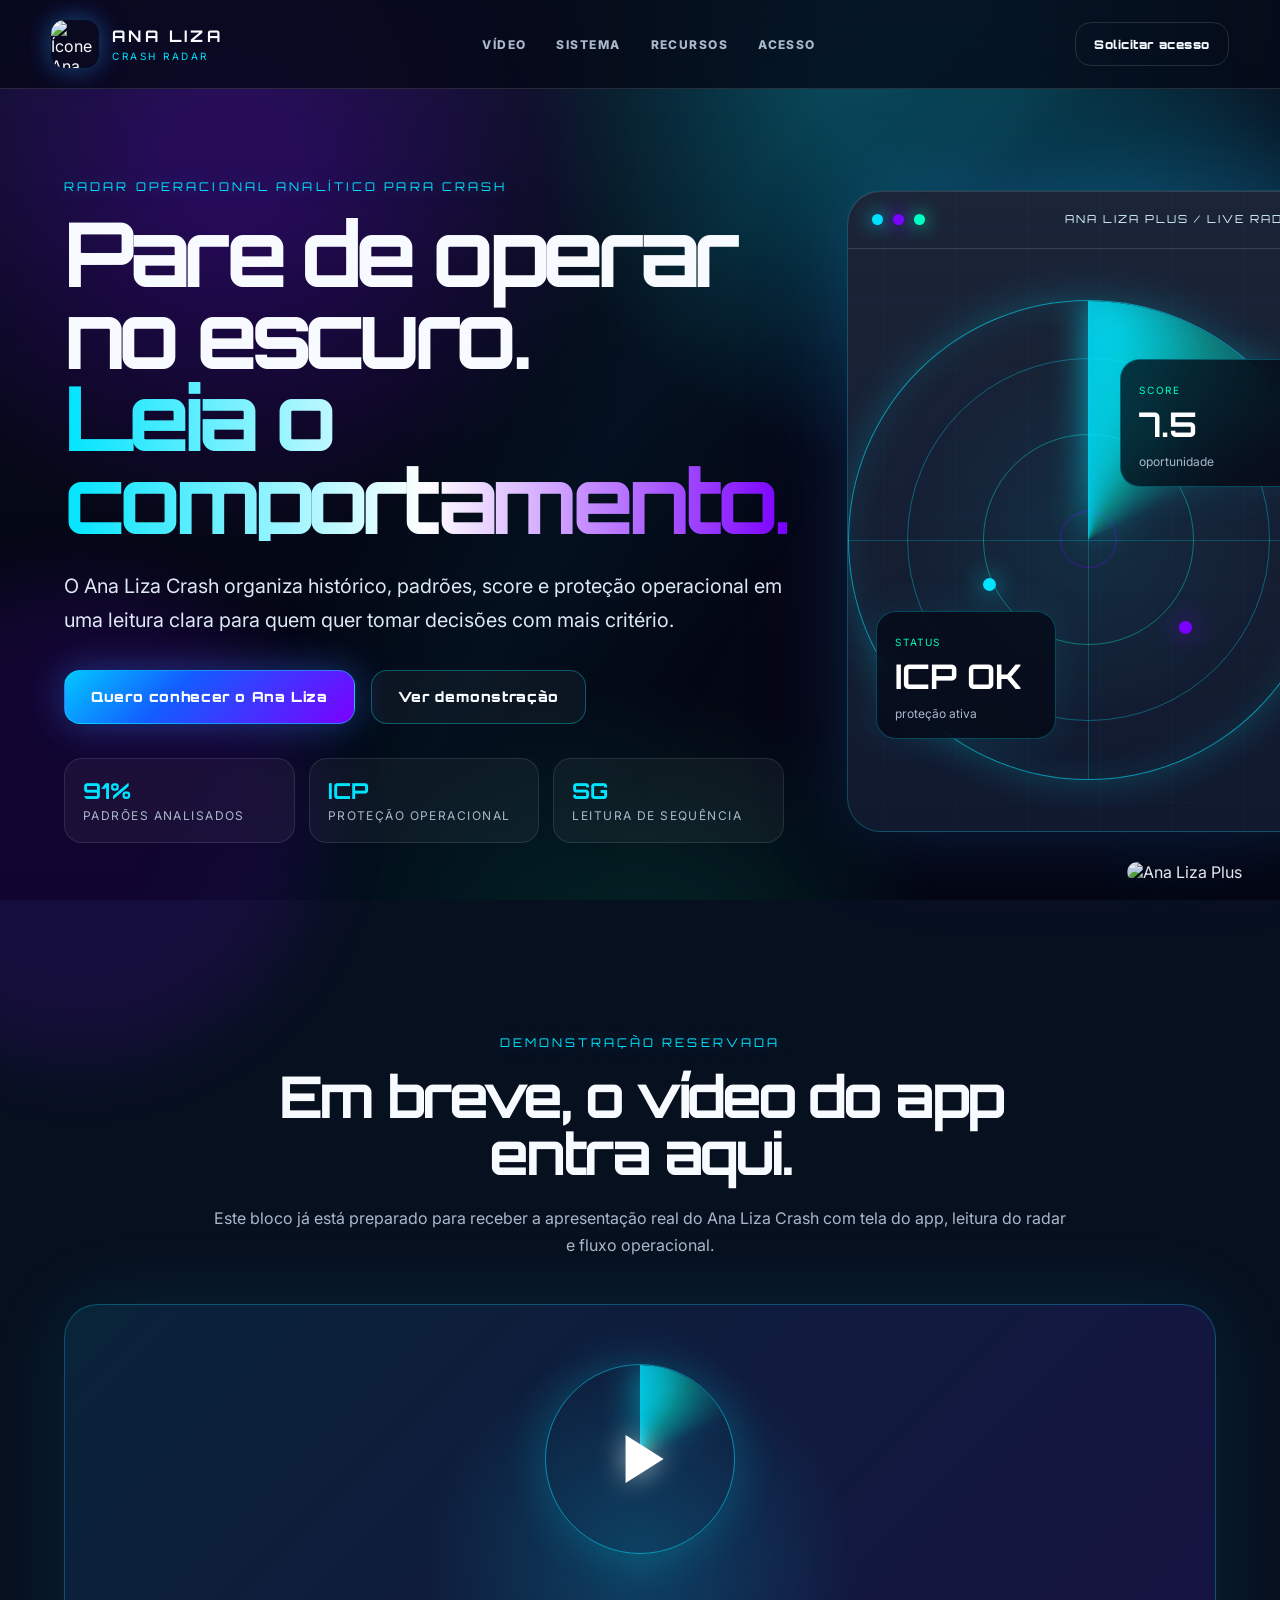
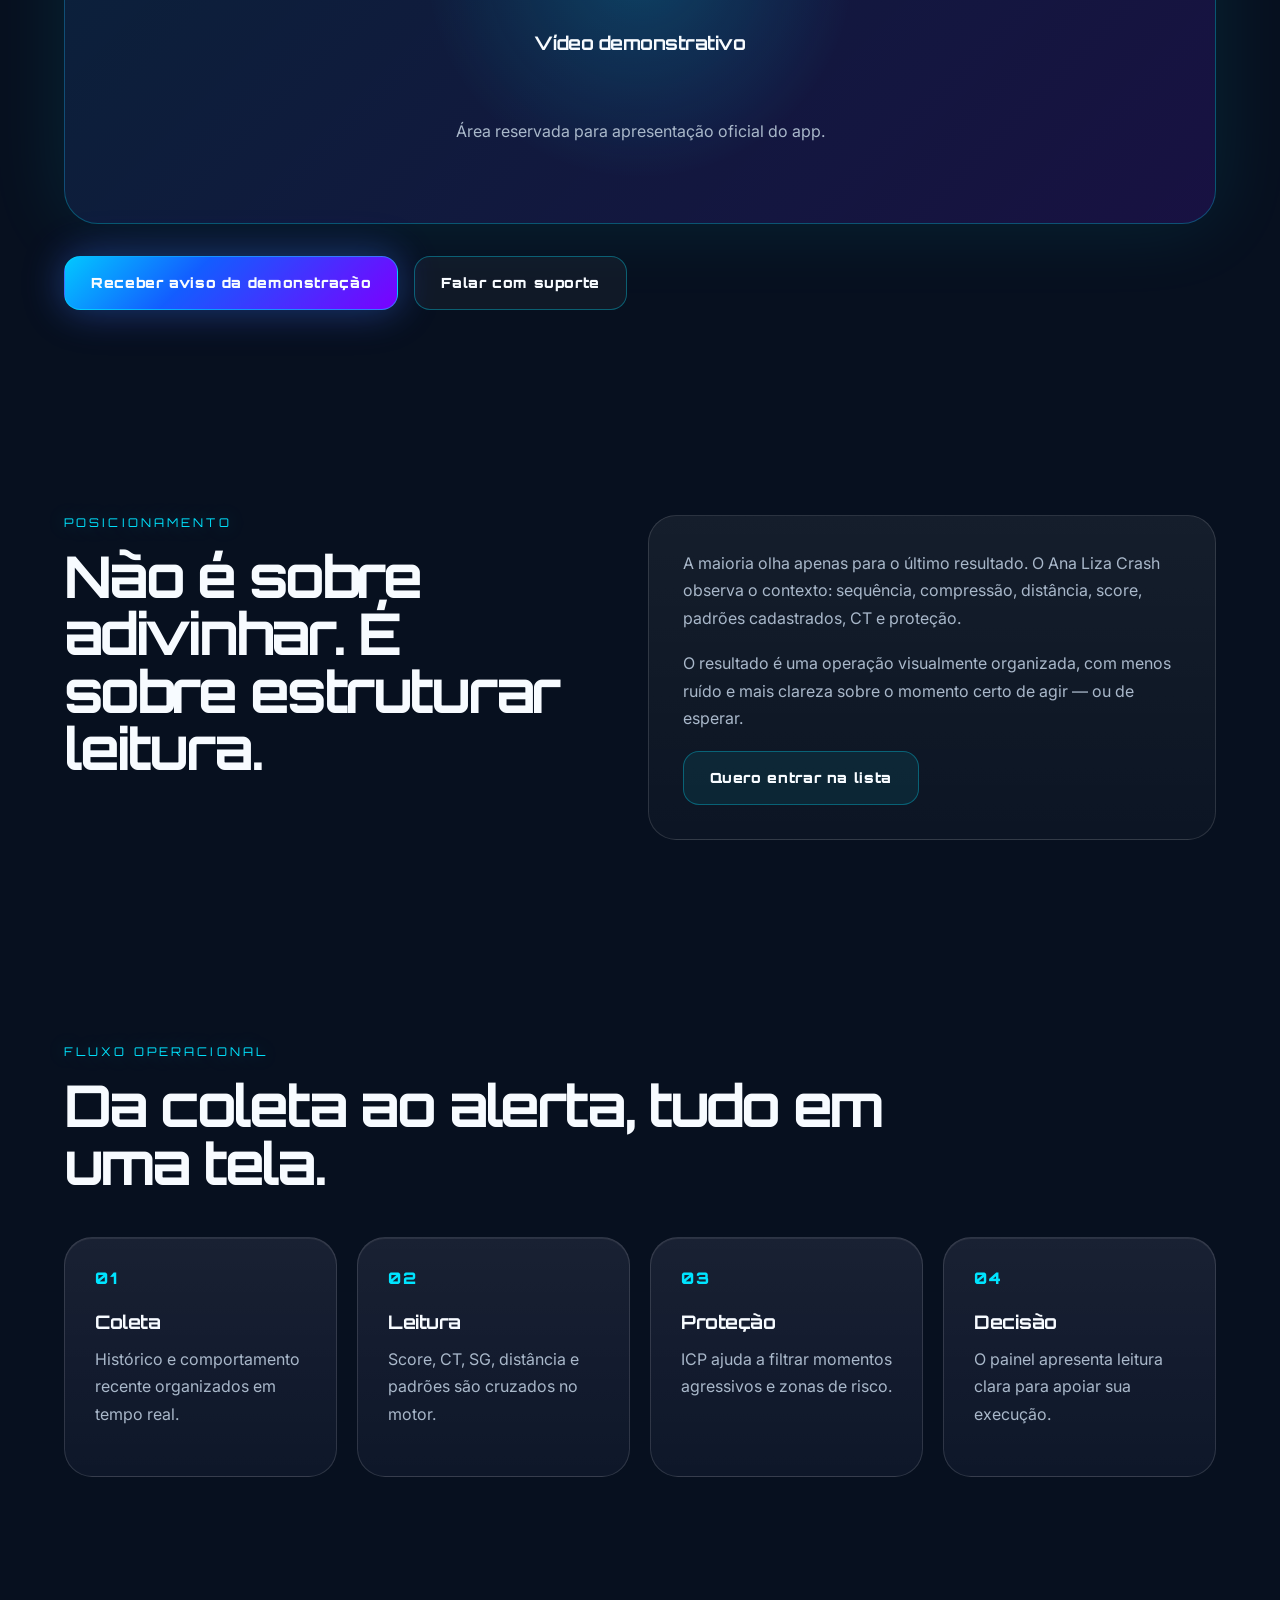
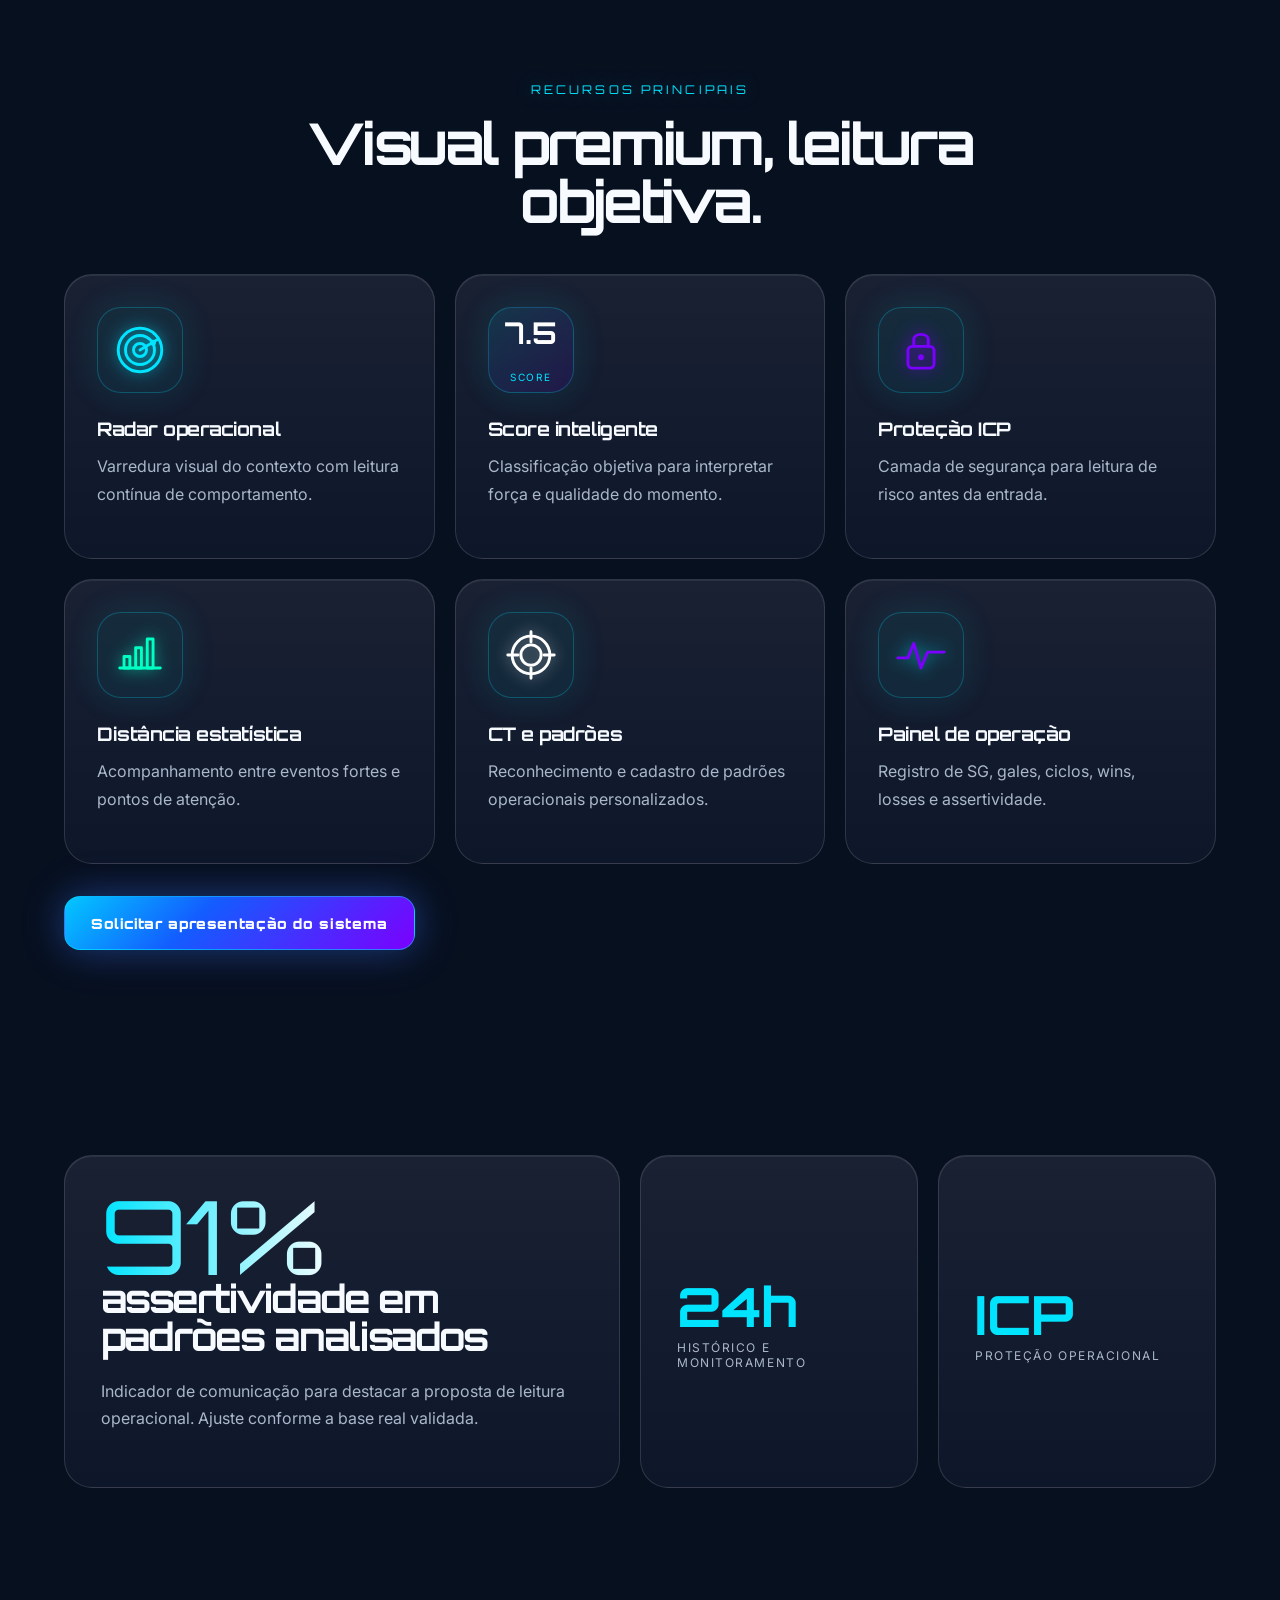
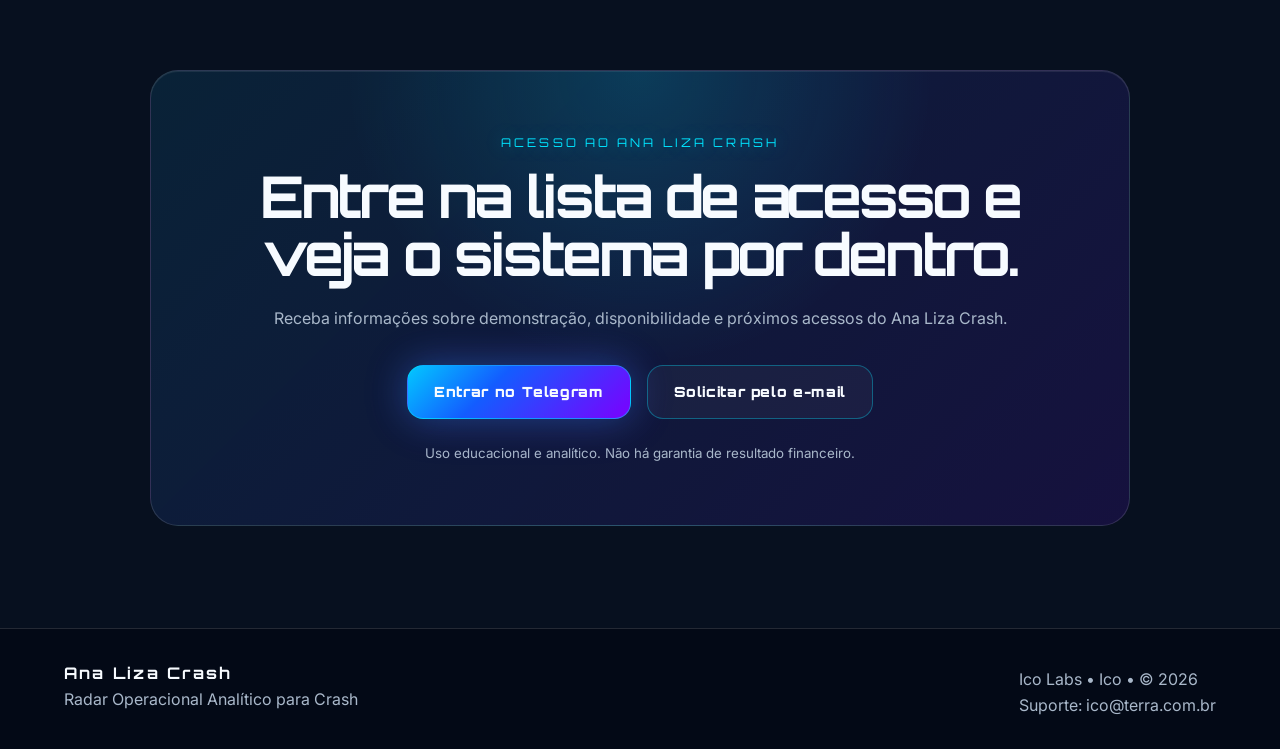
==== index.html @ 6ae3674c "Landing Page AnaLiza_Crash" ====
<!DOCTYPE html>
<html lang="pt-BR">
<head>
  <meta charset="UTF-8" />
  <meta name="viewport" content="width=device-width, initial-scale=1.0" />
  <title>Ana Liza Crash — Radar Operacional Analítico</title>
  <meta name="description" content="Ana Liza Crash: radar operacional analítico para leitura de padrões no Crash." />
  <link rel="preconnect" href="https://fonts.googleapis.com">
  <link rel="preconnect" href="https://fonts.gstatic.com" crossorigin>
  <link href="https://fonts.googleapis.com/css2?family=Orbitron:wght@500;700;800;900&family=Inter:wght@400;500;600;700;800;900&display=swap" rel="stylesheet">
  <link rel="stylesheet" href="style.css" />
</head>

<body>
  <div class="scanlines"></div>
  <div class="ambient ambient-a"></div>
  <div class="ambient ambient-b"></div>

  <header class="nav">
    <a class="brand" href="#topo">
      <img src="assets/app-icon.png" alt="Ícone Ana Liza Crash" />
      <span>
        <strong>ANA LIZA</strong>
        <small>CRASH RADAR</small>
      </span>
    </a>

    <nav class="nav-menu">
      <a href="#video">Vídeo</a>
      <a href="#sistema">Sistema</a>
      <a href="#recursos">Recursos</a>
      <a href="#acesso">Acesso</a>
    </nav>

    <a class="btn btn-nav" href="#acesso">Solicitar acesso</a>
  </header>

  <main id="topo">
    <section class="hero">
      <div class="hero-copy reveal">
        <div class="eyebrow">RADAR OPERACIONAL ANALÍTICO PARA CRASH</div>

        <h1>
          Pare de operar no escuro.
          <span>Leia o comportamento.</span>
        </h1>

        <p class="lead">
          O Ana Liza Crash organiza histórico, padrões, score e proteção operacional em uma leitura clara para quem quer tomar decisões com mais critério.
        </p>

        <div class="hero-actions">
          <a class="btn btn-primary" href="#acesso">Quero conhecer o Ana Liza</a>
          <a class="btn btn-outline" href="#video">Ver demonstração</a>
        </div>

        <div class="micro-proof">
          <div><b>91%</b><span>padrões analisados</span></div>
          <div><b>ICP</b><span>proteção operacional</span></div>
          <div><b>SG</b><span>leitura de sequência</span></div>
        </div>
      </div>

      <div class="hero-panel reveal">
        <div class="hero-device">
          <div class="device-top">
            <span></span><span></span><span></span>
            <p>ANA LIZA PLUS / LIVE RADAR</p>
          </div>

          <div class="radar-stage">
            <div class="radar-orb">
              <div class="ring r1"></div>
              <div class="ring r2"></div>
              <div class="ring r3"></div>
              <div class="axis x"></div>
              <div class="axis y"></div>
              <div class="sweep"></div>
              <i class="ping p1"></i>
              <i class="ping p2"></i>
              <i class="ping p3"></i>
            </div>

            <div class="status-card status-a">
              <small>SCORE</small>
              <strong>7.5</strong>
              <span>oportunidade</span>
            </div>

            <div class="status-card status-b">
              <small>STATUS</small>
              <strong>ICP OK</strong>
              <span>proteção ativa</span>
            </div>
          </div>
        </div>

        <div class="logo-float">
          <img src="assets/ana-liza-logo.png" alt="Ana Liza Plus" />
        </div>
      </div>
    </section>

    <section id="video" class="section video-section">
      <div class="section-heading center reveal">
        <div class="eyebrow">DEMONSTRAÇÃO RESERVADA</div>
        <h2>Em breve, o vídeo do app entra aqui.</h2>
        <p>
          Este bloco já está preparado para receber a apresentação real do Ana Liza Crash com tela do app, leitura do radar e fluxo operacional.
        </p>
      </div>

      <div class="video-box reveal">
        <div class="video-radar">
          <div class="sweep"></div>
          <div class="play"></div>
        </div>
        <h3>Vídeo demonstrativo</h3>
        <p>Área reservada para apresentação oficial do app.</p>
      </div>

      <div class="center cta-row reveal">
        <a class="btn btn-primary" href="#acesso">Receber aviso da demonstração</a>
        <a class="btn btn-outline" href="mailto:ico@terra.com.br">Falar com suporte</a>
      </div>
    </section>

    <section id="sistema" class="section split">
      <div class="reveal">
        <div class="eyebrow">POSICIONAMENTO</div>
        <h2>Não é sobre adivinhar. É sobre estruturar leitura.</h2>
      </div>

      <div class="copy-card reveal">
        <p>
          A maioria olha apenas para o último resultado. O Ana Liza Crash observa o contexto: sequência, compressão, distância, score, padrões cadastrados, CT e proteção.
        </p>
        <p>
          O resultado é uma operação visualmente organizada, com menos ruído e mais clareza sobre o momento certo de agir — ou de esperar.
        </p>
        <a class="btn btn-secondary" href="#acesso">Quero entrar na lista</a>
      </div>
    </section>

    <section class="section flow">
      <div class="section-heading reveal">
        <div class="eyebrow">FLUXO OPERACIONAL</div>
        <h2>Da coleta ao alerta, tudo em uma tela.</h2>
      </div>

      <div class="steps">
        <article class="reveal">
          <span>01</span>
          <h3>Coleta</h3>
          <p>Histórico e comportamento recente organizados em tempo real.</p>
        </article>
        <article class="reveal">
          <span>02</span>
          <h3>Leitura</h3>
          <p>Score, CT, SG, distância e padrões são cruzados no motor.</p>
        </article>
        <article class="reveal">
          <span>03</span>
          <h3>Proteção</h3>
          <p>ICP ajuda a filtrar momentos agressivos e zonas de risco.</p>
        </article>
        <article class="reveal">
          <span>04</span>
          <h3>Decisão</h3>
          <p>O painel apresenta leitura clara para apoiar sua execução.</p>
        </article>
      </div>
    </section>

    <section id="recursos" class="section resources">
      <div class="section-heading center reveal">
        <div class="eyebrow">RECURSOS PRINCIPAIS</div>
        <h2>Visual premium, leitura objetiva.</h2>
      </div>

      <div class="feature-grid">
        <article class="feature reveal">
          <div class="feature-icon radar-svg">
            <svg viewBox="0 0 80 80" aria-hidden="true">
              <circle cx="40" cy="40" r="30"></circle><circle cx="40" cy="40" r="20"></circle><circle cx="40" cy="40" r="9"></circle>
              <path d="M40 40 L65 25"></path><circle class="fill" cx="58" cy="30" r="4"></circle>
            </svg>
          </div>
          <h3>Radar operacional</h3>
          <p>Varredura visual do contexto com leitura contínua de comportamento.</p>
        </article>

        <article class="feature reveal">
          <div class="feature-icon score-svg">
            <strong>7.5</strong>
            <small>SCORE</small>
          </div>
          <h3>Score inteligente</h3>
          <p>Classificação objetiva para interpretar força e qualidade do momento.</p>
        </article>

        <article class="feature reveal">
          <div class="feature-icon lock-svg">
            <svg viewBox="0 0 80 80" aria-hidden="true">
              <rect x="22" y="35" width="36" height="30" rx="6"></rect>
              <path d="M30 35 V26 C30 16 50 16 50 26 V35"></path>
              <circle class="fill" cx="40" cy="50" r="4"></circle>
            </svg>
          </div>
          <h3>Proteção ICP</h3>
          <p>Camada de segurança para leitura de risco antes da entrada.</p>
        </article>

        <article class="feature reveal">
          <div class="feature-icon chart-svg">
            <svg viewBox="0 0 80 80" aria-hidden="true">
              <path d="M12 58 H68"></path>
              <rect x="18" y="42" width="8" height="16"></rect>
              <rect x="34" y="30" width="8" height="28"></rect>
              <rect x="50" y="18" width="8" height="40"></rect>
            </svg>
          </div>
          <h3>Distância estatística</h3>
          <p>Acompanhamento entre eventos fortes e pontos de atenção.</p>
        </article>

        <article class="feature reveal">
          <div class="feature-icon target-svg">
            <svg viewBox="0 0 80 80" aria-hidden="true">
              <circle cx="40" cy="40" r="26"></circle><circle cx="40" cy="40" r="14"></circle>
              <path d="M40 8 V22 M40 58 V72 M8 40 H22 M58 40 H72"></path>
            </svg>
          </div>
          <h3>CT e padrões</h3>
          <p>Reconhecimento e cadastro de padrões operacionais personalizados.</p>
        </article>

        <article class="feature reveal">
          <div class="feature-icon pulse-svg">
            <svg viewBox="0 0 80 80" aria-hidden="true">
              <path d="M8 44 H22 L30 24 L40 58 L49 36 H72"></path>
            </svg>
          </div>
          <h3>Painel de operação</h3>
          <p>Registro de SG, gales, ciclos, wins, losses e assertividade.</p>
        </article>
      </div>

      <div class="center cta-row reveal">
        <a class="btn btn-primary" href="#acesso">Solicitar apresentação do sistema</a>
      </div>
    </section>

    <section class="section proof">
      <article class="proof-main reveal">
        <span>91%</span>
        <h2>assertividade em padrões analisados</h2>
        <p>Indicador de comunicação para destacar a proposta de leitura operacional. Ajuste conforme a base real validada.</p>
      </article>

      <article class="proof-mini reveal">
        <b>24h</b>
        <span>histórico e monitoramento</span>
      </article>

      <article class="proof-mini reveal">
        <b>ICP</b>
        <span>proteção operacional</span>
      </article>
    </section>

    <section id="acesso" class="section final-cta">
      <div class="cta-card reveal">
        <div class="eyebrow">ACESSO AO ANA LIZA CRASH</div>
        <h2>Entre na lista de acesso e veja o sistema por dentro.</h2>
        <p>
          Receba informações sobre demonstração, disponibilidade e próximos acessos do Ana Liza Crash.
        </p>

        <div class="final-buttons">
          <a class="btn btn-primary" href="https://t.me/" target="_blank" rel="noopener">Entrar no Telegram</a>
          <a class="btn btn-outline" href="mailto:ico@terra.com.br">Solicitar pelo e-mail</a>
        </div>

        <small>Uso educacional e analítico. Não há garantia de resultado financeiro.</small>
      </div>
    </section>
  </main>

  <footer class="footer">
    <div>
      <strong>Ana Liza Crash</strong>
      <span>Radar Operacional Analítico para Crash</span>
    </div>
    <div>
      <span>Ico Labs • Ico • © 2026</span>
      <span>Suporte: ico@terra.com.br</span>
    </div>
  </footer>

  <script src="script.js"></script>
</body>
</html>
---- style.css ----
/* Ana Liza Crash Landing v3 */
:root{
  --bg:#050816;
  --bg-solid:#07101f;
  --panel:#0a1328;
  --panel-2:#0d1832;
  --text:#f7fbff;
  --muted:#a9b8ca;
  --cyan:#00e4ff;
  --green:#00ffc2;
  --purple:#7b00ff;
  --line:rgba(255,255,255,.13);
  --soft:rgba(255,255,255,.06);
}

*{box-sizing:border-box}
html{scroll-behavior:smooth}
body{
  margin:0;
  color:var(--text);
  font-family:Inter, system-ui, -apple-system, BlinkMacSystemFont, "Segoe UI", sans-serif;
  background:var(--bg-solid);
  overflow-x:hidden;
}

/* Fundo sólido com brilho limpo, sem textura de baixa resolução */
body::before{
  content:"";
  position:fixed;
  inset:0;
  z-index:-4;
  background:
    radial-gradient(circle at 72% 8%, rgba(0,228,255,.22) 0 8%, transparent 32%),
    radial-gradient(circle at 18% 18%, rgba(123,0,255,.26) 0 5%, transparent 30%),
    radial-gradient(circle at 50% 110%, rgba(0,255,194,.12) 0 4%, transparent 26%),
    linear-gradient(180deg,#07101f 0%,#050816 48%,#030611 100%);
}

body::after{
  content:"";
  position:fixed;
  inset:0;
  z-index:-3;
  background:
    linear-gradient(120deg, transparent 0 35%, rgba(0,228,255,.045) 48%, transparent 62%),
    linear-gradient(180deg, rgba(255,255,255,.018), transparent 42%);
  pointer-events:none;
}

.scanlines{
  position:fixed;
  inset:0;
  z-index:-2;
  background:repeating-linear-gradient(180deg, rgba(255,255,255,.025) 0 1px, transparent 1px 6px);
  opacity:.22;
  pointer-events:none;
}

.ambient{position:fixed;border-radius:50%;filter:blur(38px);z-index:-1;pointer-events:none;opacity:.65}
.ambient-a{width:420px;height:420px;background:rgba(0,228,255,.18);right:-140px;top:120px}
.ambient-b{width:480px;height:480px;background:rgba(123,0,255,.20);left:-160px;bottom:-160px}

.nav{
  position:sticky;
  top:0;
  z-index:20;
  display:flex;
  align-items:center;
  justify-content:space-between;
  gap:28px;
  padding:20px clamp(20px,4vw,76px);
  background:rgba(5,8,22,.78);
  backdrop-filter:blur(20px);
  border-bottom:1px solid var(--line);
}

.brand{
  display:flex;
  align-items:center;
  gap:13px;
  text-decoration:none;
  color:var(--text);
}

.brand img{
  width:48px;
  height:48px;
  border-radius:14px;
  object-fit:cover;
  box-shadow:0 0 24px rgba(0,228,255,.32), 0 0 34px rgba(123,0,255,.22);
}

.brand strong,
h1,h2,h3,
.eyebrow,
.btn,
.micro-proof b,
.status-card strong,
.proof-main span,
.proof-mini b,
.score-svg strong{
  font-family:Orbitron, Inter, sans-serif;
}

.brand strong{
  display:block;
  letter-spacing:.20em;
  font-size:16px;
}

.brand small{
  display:block;
  color:var(--cyan);
  font-size:10px;
  letter-spacing:.25em;
  margin-top:4px;
}

.nav-menu{
  display:flex;
  align-items:center;
  gap:30px;
}

.nav-menu a{
  color:var(--muted);
  text-decoration:none;
  text-transform:uppercase;
  letter-spacing:.12em;
  font-size:12px;
  font-weight:800;
}

.nav-menu a:hover{color:var(--cyan)}

.btn{
  display:inline-flex;
  align-items:center;
  justify-content:center;
  min-height:54px;
  padding:16px 26px;
  border-radius:16px;
  text-decoration:none;
  color:var(--text);
  font-weight:900;
  font-size:14px;
  letter-spacing:.045em;
  border:1px solid var(--line);
  transition:.25s ease;
  position:relative;
  overflow:hidden;
}

.btn::after{
  content:"";
  position:absolute;
  inset:0;
  background:linear-gradient(90deg, transparent, rgba(255,255,255,.18), transparent);
  transform:translateX(-110%);
  transition:.45s ease;
}

.btn:hover{
  transform:translateY(-3px);
  box-shadow:0 18px 40px rgba(0,0,0,.28);
}

.btn:hover::after{transform:translateX(110%)}

.btn-primary{
  border-color:rgba(0,228,255,.48);
  background:linear-gradient(135deg,#02c8ff 0%,#135dff 38%,var(--purple) 100%);
  box-shadow:0 0 36px rgba(0,228,255,.22),0 0 46px rgba(123,0,255,.24);
}

.btn-outline{
  background:rgba(255,255,255,.04);
  border-color:rgba(0,228,255,.34);
}

.btn-secondary{
  background:rgba(0,228,255,.08);
  border-color:rgba(0,228,255,.32);
}

.btn-nav{min-height:44px;padding:12px 18px;font-size:12px}

.hero{
  min-height:88vh;
  max-width:1560px;
  margin:0 auto;
  padding:clamp(64px,7vw,120px) clamp(22px,5vw,88px);
  display:grid;
  grid-template-columns:1fr .96fr;
  align-items:center;
  gap:60px;
}

.eyebrow{
  color:var(--cyan);
  text-transform:uppercase;
  letter-spacing:.26em;
  font-size:12px;
  margin-bottom:18px;
  text-shadow:0 0 18px rgba(0,228,255,.34);
}

h1{
  font-size:clamp(46px,7vw,108px);
  line-height:.92;
  letter-spacing:-.065em;
  margin:0 0 28px;
  max-width:920px;
}

h1 span{
  display:block;
  background:linear-gradient(90deg,var(--cyan),#fff,var(--purple));
  -webkit-background-clip:text;
  background-clip:text;
  color:transparent;
}

h2{
  font-size:clamp(32px,4.5vw,72px);
  line-height:1;
  letter-spacing:-.055em;
  margin:0 0 22px;
}

h3{margin:0 0 12px;letter-spacing:-.025em}

p{
  color:var(--muted);
  line-height:1.72;
  margin:0 0 18px;
}

.lead{
  max-width:790px;
  font-size:clamp(18px,1.55vw,24px);
  color:#dce8f4;
}

.hero-actions,
.cta-row,
.final-buttons{
  display:flex;
  flex-wrap:wrap;
  gap:16px;
  margin-top:32px;
}

.micro-proof{
  display:grid;
  grid-template-columns:repeat(3,1fr);
  gap:14px;
  margin-top:34px;
  max-width:720px;
}

.micro-proof div{
  padding:18px;
  border-radius:18px;
  background:rgba(255,255,255,.045);
  border:1px solid rgba(255,255,255,.10);
}

.micro-proof b{
  display:block;
  color:var(--cyan);
  font-size:22px;
}

.micro-proof span{
  color:var(--muted);
  font-size:12px;
  text-transform:uppercase;
  letter-spacing:.12em;
}

.hero-panel{position:relative}

.hero-device{
  min-height:640px;
  border-radius:34px;
  border:1px solid rgba(0,228,255,.24);
  background:
    linear-gradient(180deg,rgba(255,255,255,.075),rgba(255,255,255,.026)),
    var(--panel);
  box-shadow:
    inset 0 1px 0 rgba(255,255,255,.12),
    0 0 70px rgba(0,228,255,.12),
    0 0 120px rgba(123,0,255,.10);
  overflow:hidden;
  position:relative;
}

.hero-device::before{
  content:"";
  position:absolute;
  inset:0;
  background:
    linear-gradient(90deg, transparent 0 48%, rgba(0,228,255,.045) 50%, transparent 52%),
    linear-gradient(0deg, transparent 0 48%, rgba(0,228,255,.045) 50%, transparent 52%);
  background-size:72px 72px;
  opacity:.55;
}

.device-top{
  height:58px;
  display:flex;
  align-items:center;
  gap:10px;
  padding:0 24px;
  border-bottom:1px solid var(--line);
  position:relative;
  z-index:1;
}

.device-top span{
  width:11px;height:11px;border-radius:50%;
  background:var(--cyan);
  box-shadow:0 0 18px var(--cyan);
}

.device-top span:nth-child(2){background:var(--purple);box-shadow:0 0 18px var(--purple)}
.device-top span:nth-child(3){background:var(--green);box-shadow:0 0 18px var(--green)}

.device-top p{
  margin-left:auto;
  margin-bottom:0;
  font-family:Orbitron, Inter, sans-serif;
  color:#d9f8ff;
  font-size:11px;
  letter-spacing:.18em;
}

.radar-stage{
  min-height:582px;
  display:grid;
  place-items:center;
  position:relative;
  z-index:1;
}

.radar-orb{
  width:min(480px,78vw);
  aspect-ratio:1;
  border-radius:50%;
  position:relative;
  border:1px solid rgba(0,228,255,.62);
  box-shadow:0 0 38px rgba(0,228,255,.22), inset 0 0 36px rgba(0,228,255,.10);
  background:radial-gradient(circle,rgba(0,228,255,.08),transparent 58%);
  overflow:hidden;
}

.ring{
  position:absolute;
  border-radius:50%;
  border:1px solid rgba(0,228,255,.34);
  inset:12%;
}

.r2{inset:28%;border-color:rgba(0,255,194,.38)}
.r3{inset:44%;border-color:rgba(123,0,255,.44)}

.axis{position:absolute;background:rgba(0,228,255,.22)}
.axis.x{height:1px;left:0;right:0;top:50%}
.axis.y{width:1px;top:0;bottom:0;left:50%}

.sweep{
  position:absolute;
  inset:0;
  border-radius:inherit;
  background:conic-gradient(from 0deg, rgba(0,228,255,.78), rgba(0,255,194,.28), transparent 18%, transparent 100%);
  animation:spin 4.6s linear infinite;
  filter:drop-shadow(0 0 18px var(--cyan));
}

.ping{
  position:absolute;
  width:13px;height:13px;border-radius:50%;
  background:var(--cyan);
  box-shadow:0 0 24px var(--cyan);
  z-index:3;
  animation:ping 1.8s infinite;
}

.p1{left:62%;top:28%}
.p2{left:28%;top:58%;animation-delay:.4s}
.p3{left:69%;top:67%;background:var(--purple);box-shadow:0 0 24px var(--purple);animation-delay:.8s}

.status-card{
  position:absolute;
  z-index:4;
  min-width:180px;
  padding:18px 18px 16px;
  border-radius:20px;
  border:1px solid rgba(0,228,255,.28);
  background:rgba(5,8,22,.76);
  backdrop-filter:blur(16px);
  box-shadow:0 0 40px rgba(0,228,255,.10);
}

.status-card small{
  color:var(--green);
  letter-spacing:.16em;
  font-size:10px;
}

.status-card strong{
  display:block;
  color:#fff;
  font-size:34px;
  margin:5px 0;
}

.status-card span{
  color:var(--muted);
  font-size:12px;
}

.status-a{right:28px;top:110px}
.status-b{left:28px;bottom:92px}

.logo-float{
  position:absolute;
  right:-28px;
  bottom:-50px;
  width:230px;
  opacity:.92;
  filter:drop-shadow(0 0 34px rgba(0,228,255,.28));
}

.logo-float img{width:100%;display:block;border-radius:28px}

.section{
  max-width:1500px;
  margin:0 auto;
  padding:clamp(74px,8vw,132px) clamp(22px,5vw,88px);
  position:relative;
}

.center{text-align:center}

.section-heading{
  max-width:860px;
  margin-bottom:44px;
}

.section-heading.center{
  margin-left:auto;
  margin-right:auto;
}

.video-box{
  min-height:520px;
  border-radius:34px;
  display:grid;
  place-items:center;
  text-align:center;
  padding:34px;
  border:1px solid rgba(0,228,255,.28);
  background:
    radial-gradient(circle at center, rgba(0,228,255,.20), transparent 34%),
    linear-gradient(135deg, rgba(0,228,255,.08), rgba(123,0,255,.12)),
    var(--panel);
  box-shadow:0 0 80px rgba(0,228,255,.10);
  position:relative;
  overflow:hidden;
}

.video-radar{
  width:190px;
  height:190px;
  border-radius:50%;
  border:1px solid rgba(0,228,255,.54);
  position:relative;
  margin-bottom:26px;
  box-shadow:0 0 46px rgba(0,228,255,.22);
  overflow:hidden;
}

.play{
  position:absolute;
  left:50%;
  top:50%;
  transform:translate(-38%,-50%);
  width:0;height:0;
  border-top:24px solid transparent;
  border-bottom:24px solid transparent;
  border-left:38px solid #fff;
  z-index:2;
  filter:drop-shadow(0 0 14px rgba(255,255,255,.6));
}

.split{
  display:grid;
  grid-template-columns:.9fr 1fr;
  gap:72px;
  align-items:start;
}

.copy-card{
  border:1px solid var(--line);
  background:linear-gradient(180deg,rgba(255,255,255,.06),rgba(255,255,255,.025));
  border-radius:28px;
  padding:34px;
}

.steps,
.feature-grid{
  display:grid;
  gap:20px;
}

.steps{grid-template-columns:repeat(4,1fr)}

.steps article,
.feature,
.proof-main,
.proof-mini,
.cta-card{
  border:1px solid var(--line);
  background:
    linear-gradient(180deg,rgba(255,255,255,.065),rgba(255,255,255,.022)),
    rgba(10,19,40,.72);
  border-radius:28px;
  box-shadow:inset 0 1px 0 rgba(255,255,255,.08);
}

.steps article{padding:30px}

.steps span{
  display:inline-flex;
  margin-bottom:22px;
  color:var(--cyan);
  font-family:Orbitron, Inter, sans-serif;
  font-weight:900;
  letter-spacing:.14em;
}

.feature-grid{grid-template-columns:repeat(3,1fr)}

.feature{
  padding:32px;
  min-height:280px;
  transition:.25s ease;
}

.feature:hover{
  transform:translateY(-5px);
  border-color:rgba(0,228,255,.36);
  box-shadow:0 20px 70px rgba(0,0,0,.22),0 0 40px rgba(0,228,255,.08);
}

.feature-icon{
  width:86px;
  height:86px;
  border-radius:24px;
  display:grid;
  place-items:center;
  margin-bottom:24px;
  background:rgba(0,228,255,.06);
  border:1px solid rgba(0,228,255,.24);
  box-shadow:0 0 34px rgba(0,228,255,.12);
}

.feature-icon svg{
  width:58px;
  height:58px;
  fill:none;
  stroke:var(--cyan);
  stroke-width:4;
  stroke-linecap:round;
  stroke-linejoin:round;
  filter:drop-shadow(0 0 8px rgba(0,228,255,.75));
}

.feature-icon .fill{fill:var(--cyan);stroke:none}

.score-svg{
  background:linear-gradient(135deg,rgba(0,228,255,.12),rgba(123,0,255,.12));
}

.score-svg strong{
  font-size:30px;
  color:#fff;
  line-height:1;
}

.score-svg small{
  font-size:10px;
  letter-spacing:.16em;
  color:var(--cyan);
  margin-top:4px;
}

.lock-svg svg{stroke:var(--purple);filter:drop-shadow(0 0 8px rgba(123,0,255,.85))}
.lock-svg .fill{fill:var(--purple)}
.chart-svg svg{stroke:var(--green);filter:drop-shadow(0 0 8px rgba(0,255,194,.65))}
.target-svg svg{stroke:#fff;filter:drop-shadow(0 0 8px rgba(255,255,255,.45))}
.pulse-svg svg{stroke:var(--purple)}

.proof{
  display:grid;
  grid-template-columns:2fr 1fr 1fr;
  gap:20px;
}

.proof-main,
.proof-mini{padding:36px}

.proof-main span{
  display:block;
  font-size:clamp(70px,8vw,132px);
  line-height:.85;
  background:linear-gradient(90deg,var(--cyan),#fff,var(--purple));
  -webkit-background-clip:text;
  background-clip:text;
  color:transparent;
}

.proof-main h2{font-size:clamp(28px,3vw,48px)}

.proof-mini{
  display:flex;
  flex-direction:column;
  justify-content:center;
}

.proof-mini b{
  font-size:54px;
  color:var(--cyan);
}

.proof-mini span{
  color:var(--muted);
  text-transform:uppercase;
  letter-spacing:.13em;
  font-size:12px;
}

.final-cta{
  padding-top:80px;
}

.cta-card{
  max-width:980px;
  margin:0 auto;
  padding:clamp(34px,5vw,70px);
  text-align:center;
  background:
    radial-gradient(circle at 50% 0%, rgba(0,228,255,.16), transparent 44%),
    linear-gradient(135deg,rgba(0,228,255,.07),rgba(123,0,255,.10)),
    var(--panel);
}

.final-buttons{
  justify-content:center;
  align-items:center;
}

.cta-card small{
  display:block;
  margin-top:26px;
  color:var(--muted);
}

.footer{
  border-top:1px solid var(--line);
  padding:34px clamp(22px,5vw,88px);
  display:flex;
  justify-content:space-between;
  gap:24px;
  flex-wrap:wrap;
  color:var(--muted);
  background:rgba(3,6,17,.6);
}

.footer strong{
  display:block;
  color:var(--text);
  font-family:Orbitron, Inter, sans-serif;
  letter-spacing:.14em;
}

.footer span{display:block;margin-top:6px}

.reveal{
  opacity:0;
  transform:translateY(26px);
  transition:opacity .72s ease, transform .72s ease;
}

.reveal.visible{
  opacity:1;
  transform:translateY(0);
}

@keyframes spin{to{transform:rotate(360deg)}}

@keyframes ping{
  0%,100%{opacity:.35;transform:scale(.85)}
  50%{opacity:1;transform:scale(1.28)}
}

@media(max-width:1100px){
  .hero,.split{grid-template-columns:1fr}
  .hero-device{min-height:560px}
  .nav-menu{display:none}
  .steps,.feature-grid,.proof{grid-template-columns:1fr 1fr}
}

@media(max-width:720px){
  .nav{padding:15px 18px}
  .btn-nav{display:none}
  .hero{padding-top:56px}
  .hero-device{min-height:500px}
  .micro-proof,.steps,.feature-grid,.proof{grid-template-columns:1fr}
  .hero-actions,.cta-row,.final-buttons{display:grid}
  .btn{width:100%}
  .status-a{right:16px;top:88px}
  .status-b{left:16px;bottom:70px}
  .logo-float{display:none}
  .video-box{min-height:390px}
  .footer{display:block}
}
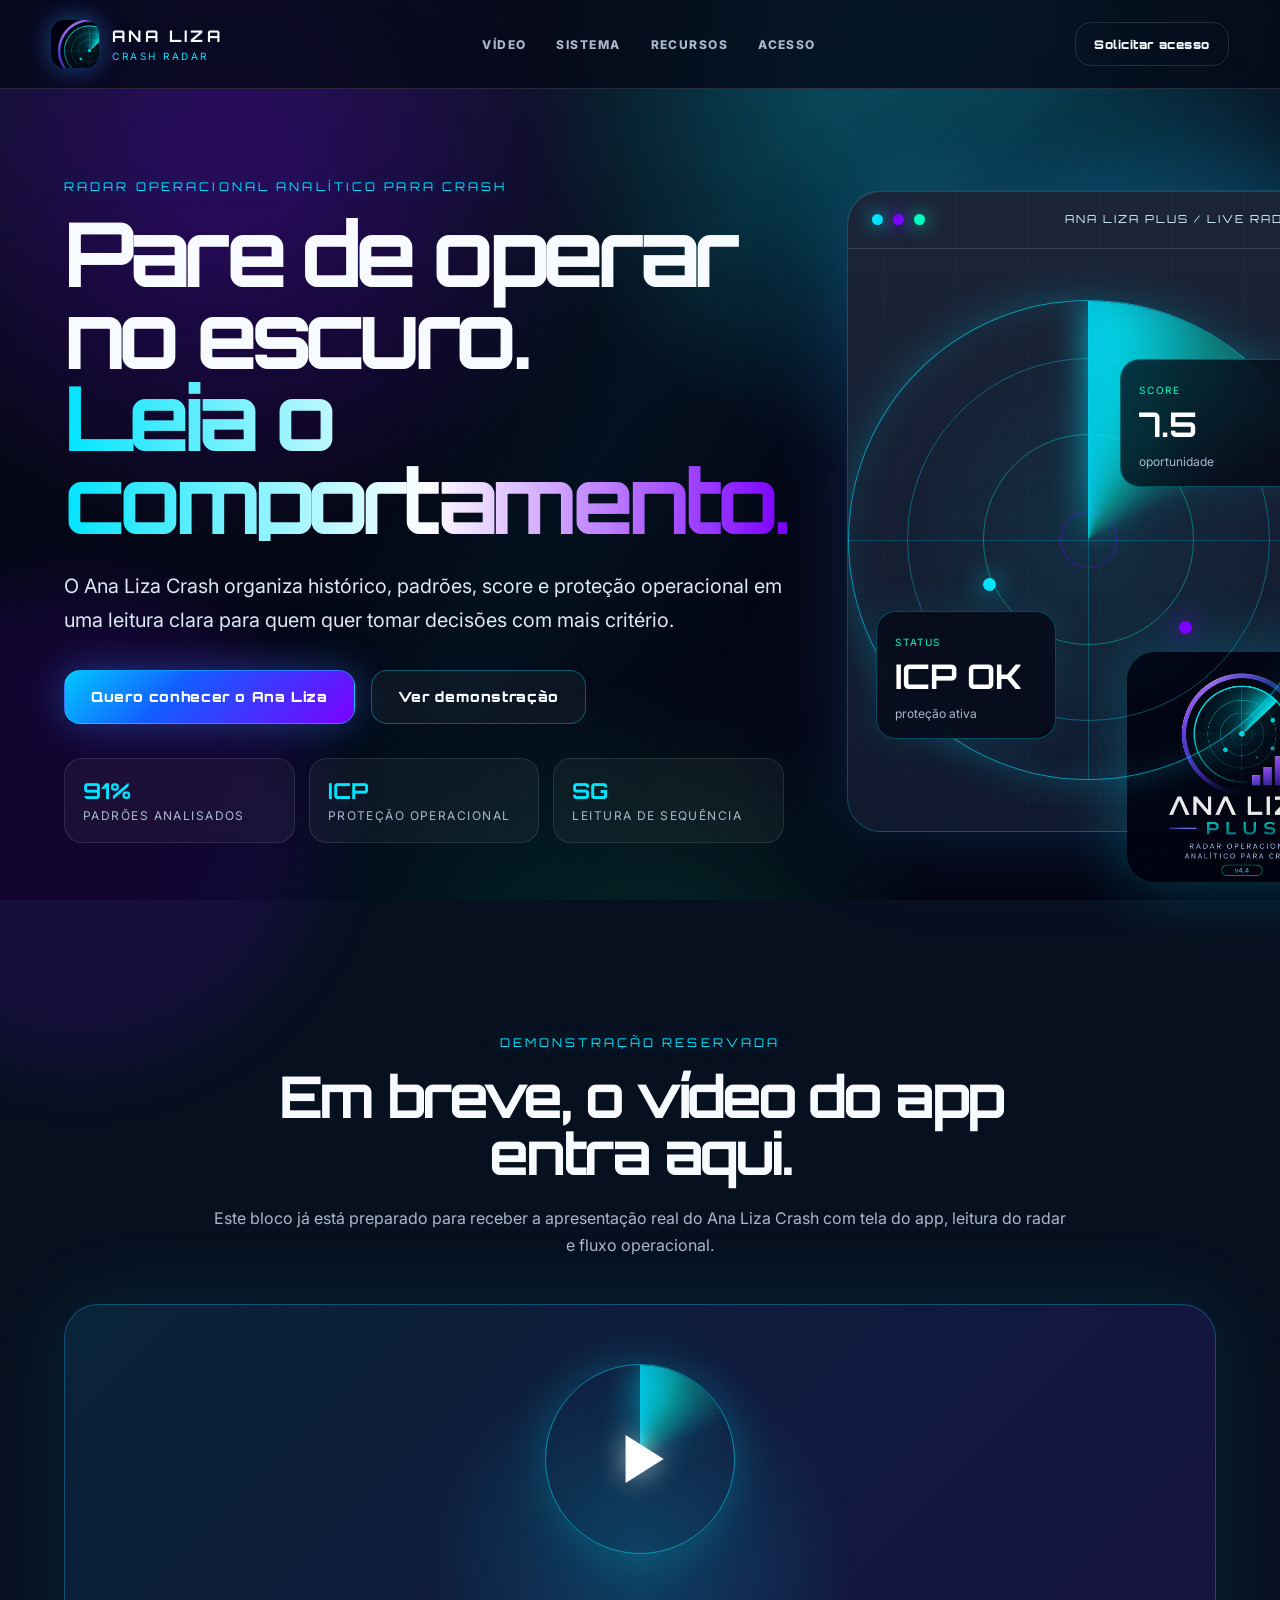
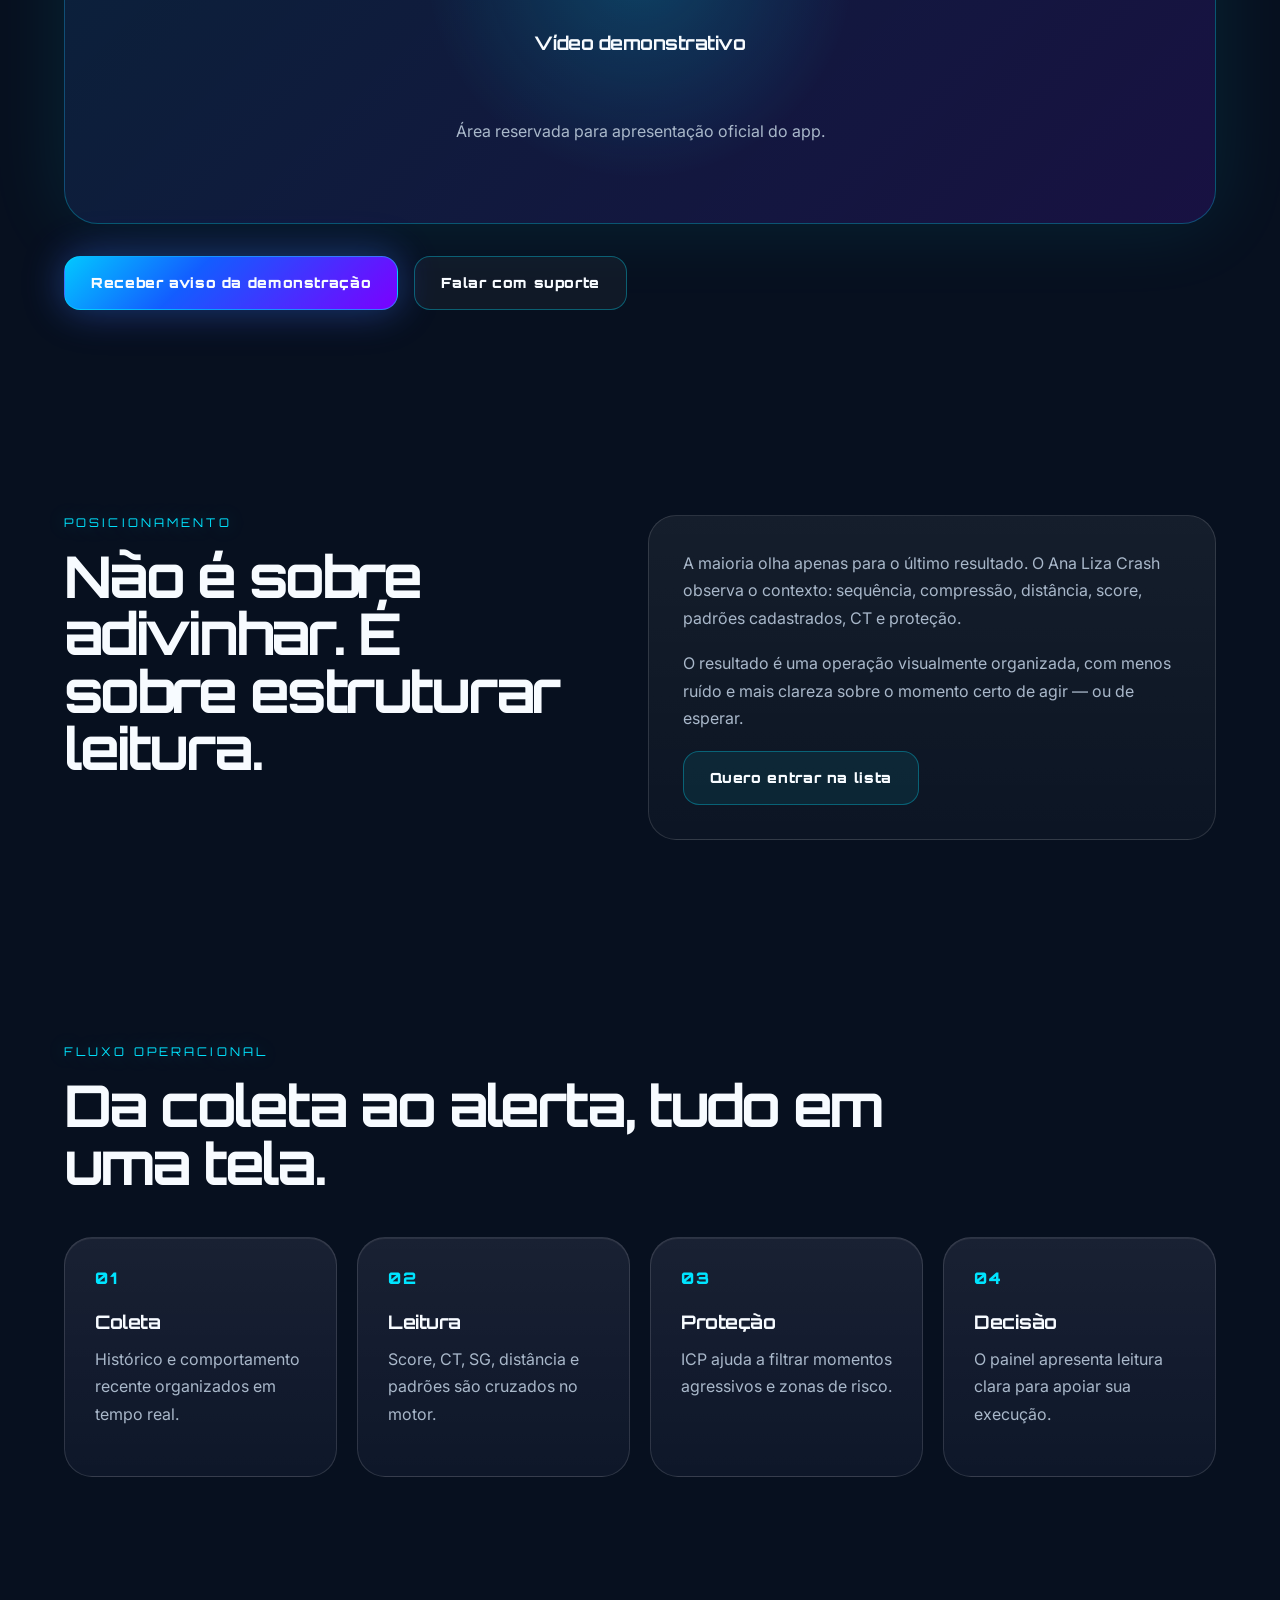
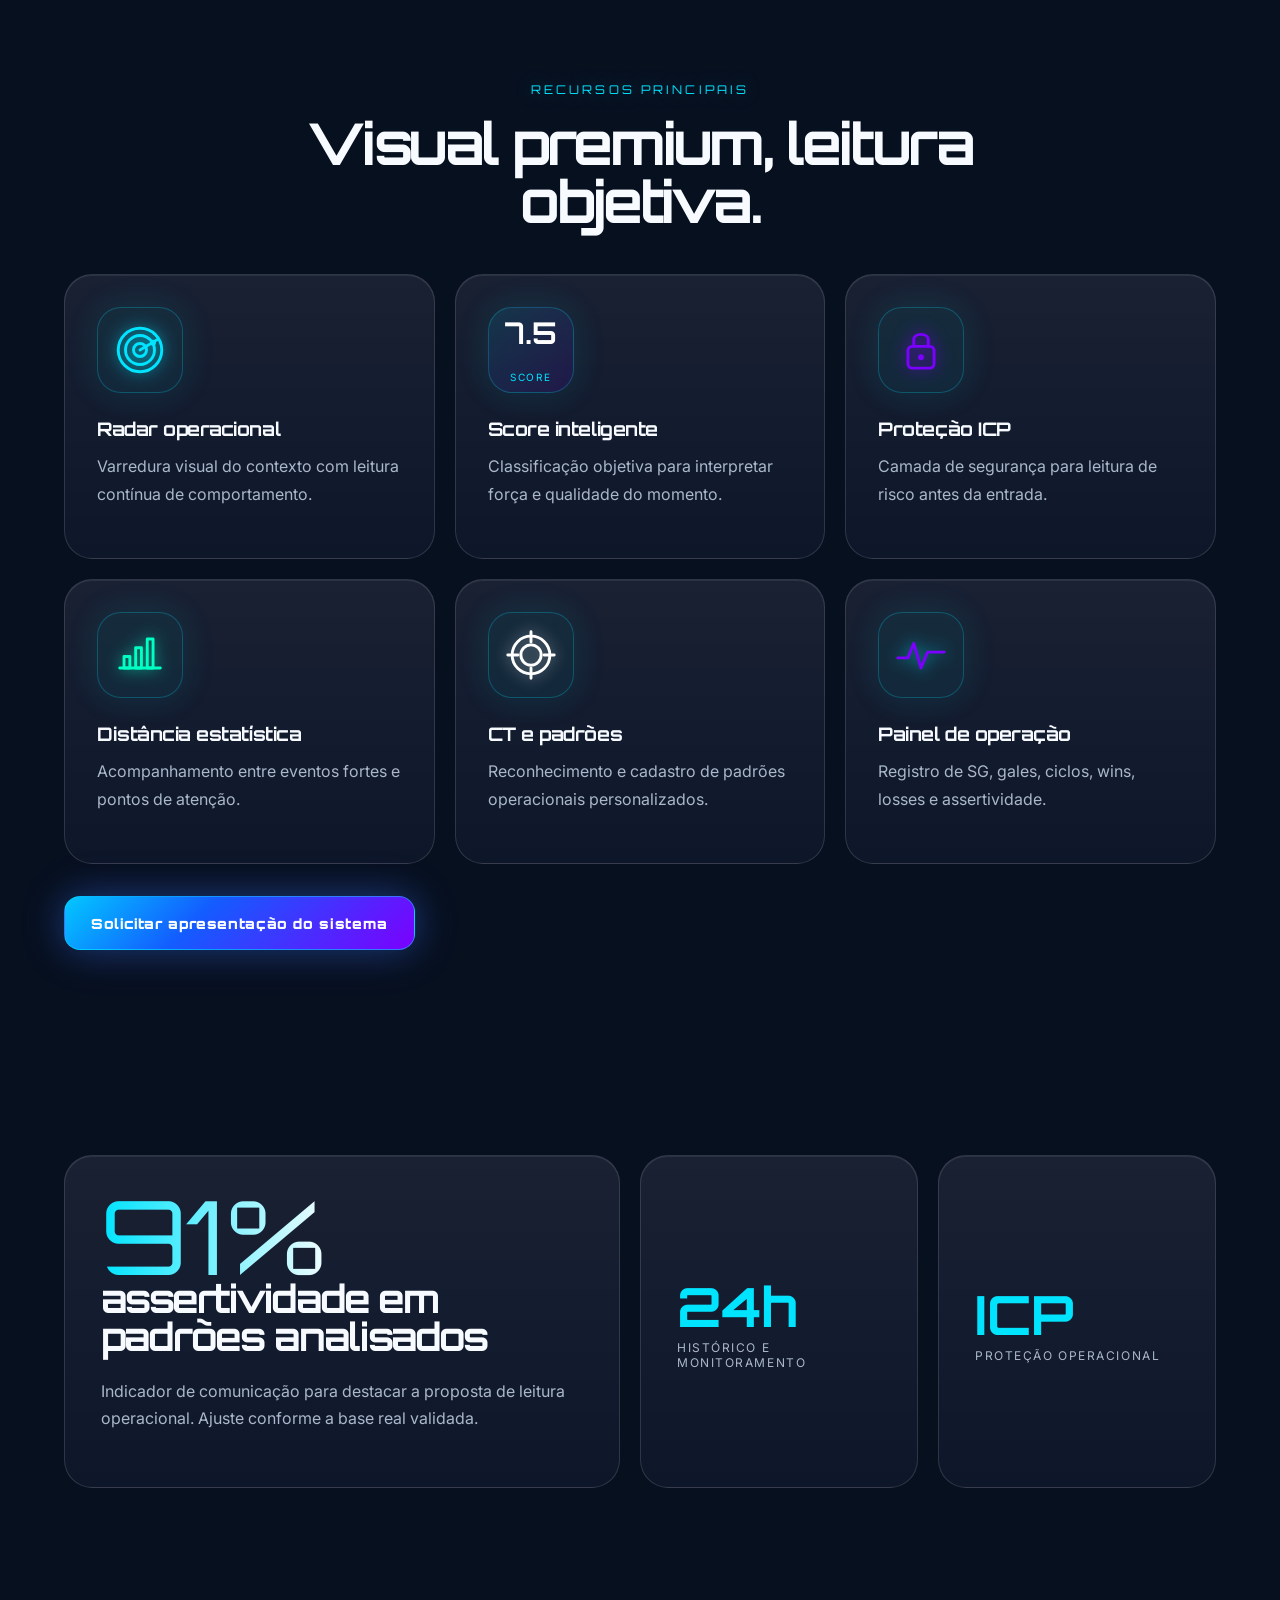
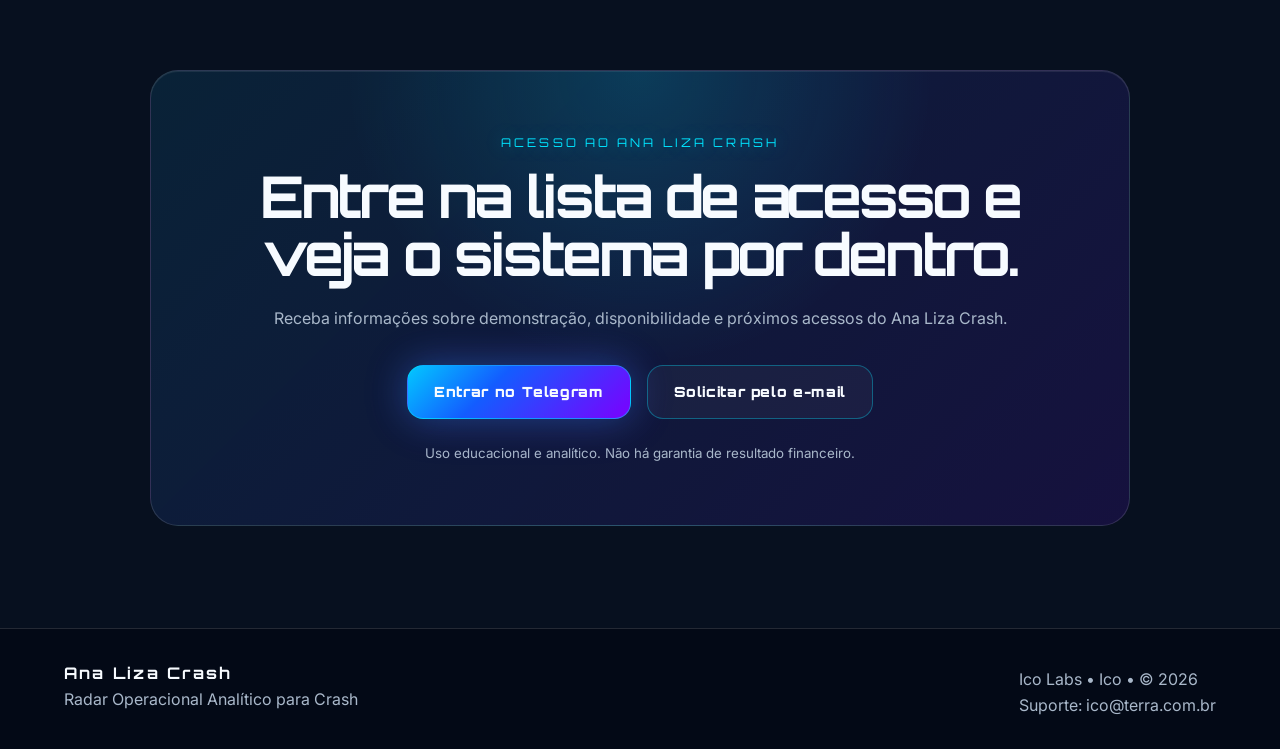
==== commit 85476f47: "LD CRASH" ====
--- a/index.html
+++ b/index.html
@@ -8,7 +8,13 @@
   <link rel="preconnect" href="https://fonts.googleapis.com">
   <link rel="preconnect" href="https://fonts.gstatic.com" crossorigin>
   <link href="https://fonts.googleapis.com/css2?family=Orbitron:wght@500;700;800;900&family=Inter:wght@400;500;600;700;800;900&display=swap" rel="stylesheet">
-  <link rel="stylesheet" href="style.css" />
+  
+<link rel="icon" href="favicon.ico" sizes="any">
+<link rel="icon" type="image/png" sizes="32x32" href="favicon-32.png">
+<link rel="icon" type="image/png" sizes="256x256" href="favicon-256.png">
+<link rel="apple-touch-icon" href="favicon-256.png">
+
+<link rel="stylesheet" href="style.css" />
 </head>
 
 <body>
